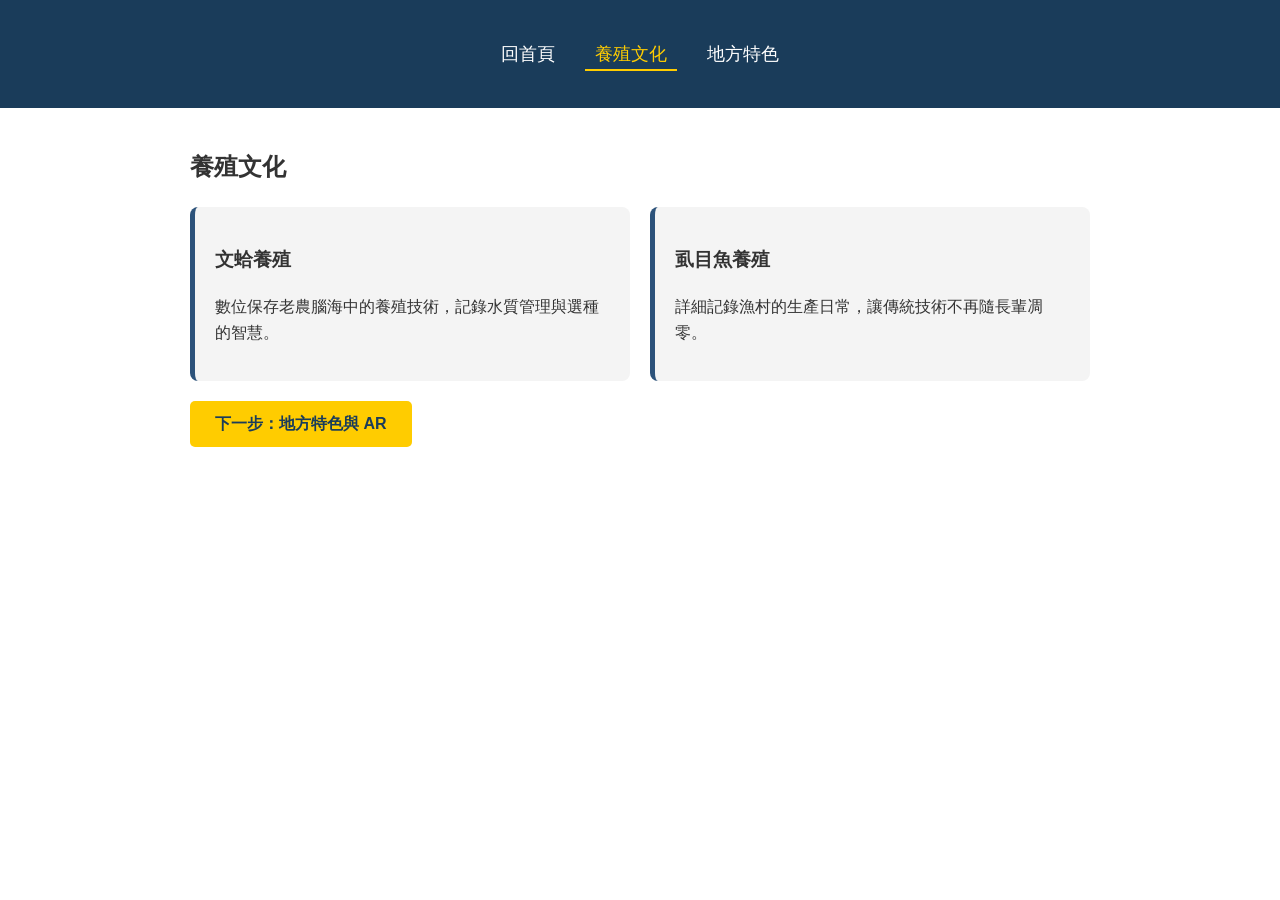
==== culture.html @ af6f8480 "Add files via upload" ====
<!DOCTYPE html>
<html lang="zh-TW">
<head>
    <meta charset="UTF-8">
    <title>養殖文化 - 蛤～你怎麼不知道！</title>
    <link rel="stylesheet" href="style.css">
</head>
<body>
    <header>
        <nav>
            <ul>
                <li><a href="index.html">回首頁</a></li>
                <li><a href="culture.html" class="active">養殖文化</a></li>
                <li><a href="special.html">地方特色</a></li>
            </ul>
        </nav>
    </header>

    <section class="container">
        <h2>養殖文化</h2>
        <div class="grid">
            <div class="card">
                <h3>文蛤養殖</h3>
                <p>數位保存老農腦海中的養殖技術，記錄水質管理與選種的智慧。</p>
            </div>
            <div class="card">
                <h3>虱目魚養殖</h3>
                <p>詳細記錄漁村的生產日常，讓傳統技術不再隨長輩凋零。</p>
            </div>
        </div>
        <a href="special.html" class="btn">下一步：地方特色與 AR</a>
    </section>
</body>
</html>
---- style.css ----
body { font-family: 'Noto Sans TC', sans-serif; line-height: 1.6; color: #333; margin: 0; }
header { background: #1a3c5a; color: white; padding: 1.5rem 0; text-align: center; }
nav ul { list-style: none; padding: 0; display: flex; justify-content: center; gap: 20px; }
nav a { color: white; text-decoration: none; font-size: 1.1rem; padding: 5px 10px; }
nav a.active { border-bottom: 2px solid #ffcc00; color: #ffcc00; }
.container { max-width: 900px; margin: 40px auto; padding: 0 20px; }
.hero { background: #2c527a; color: white; height: 300px; display: flex; align-items: center; justify-content: center; text-align: center; }
.btn { background: #ffcc00; color: #1a3c5a; padding: 10px 25px; text-decoration: none; border-radius: 5px; font-weight: bold; display: inline-block; border: none; cursor: pointer; }
.grid { display: grid; grid-template-columns: 1fr 1fr; gap: 20px; margin: 20px 0; }
.card { background: #f4f4f4; padding: 20px; border-radius: 8px; border-left: 5px solid #2c527a; }
footer { background: #eee; text-align: center; padding: 20px; margin-top: 50px; font-size: 0.9rem; }
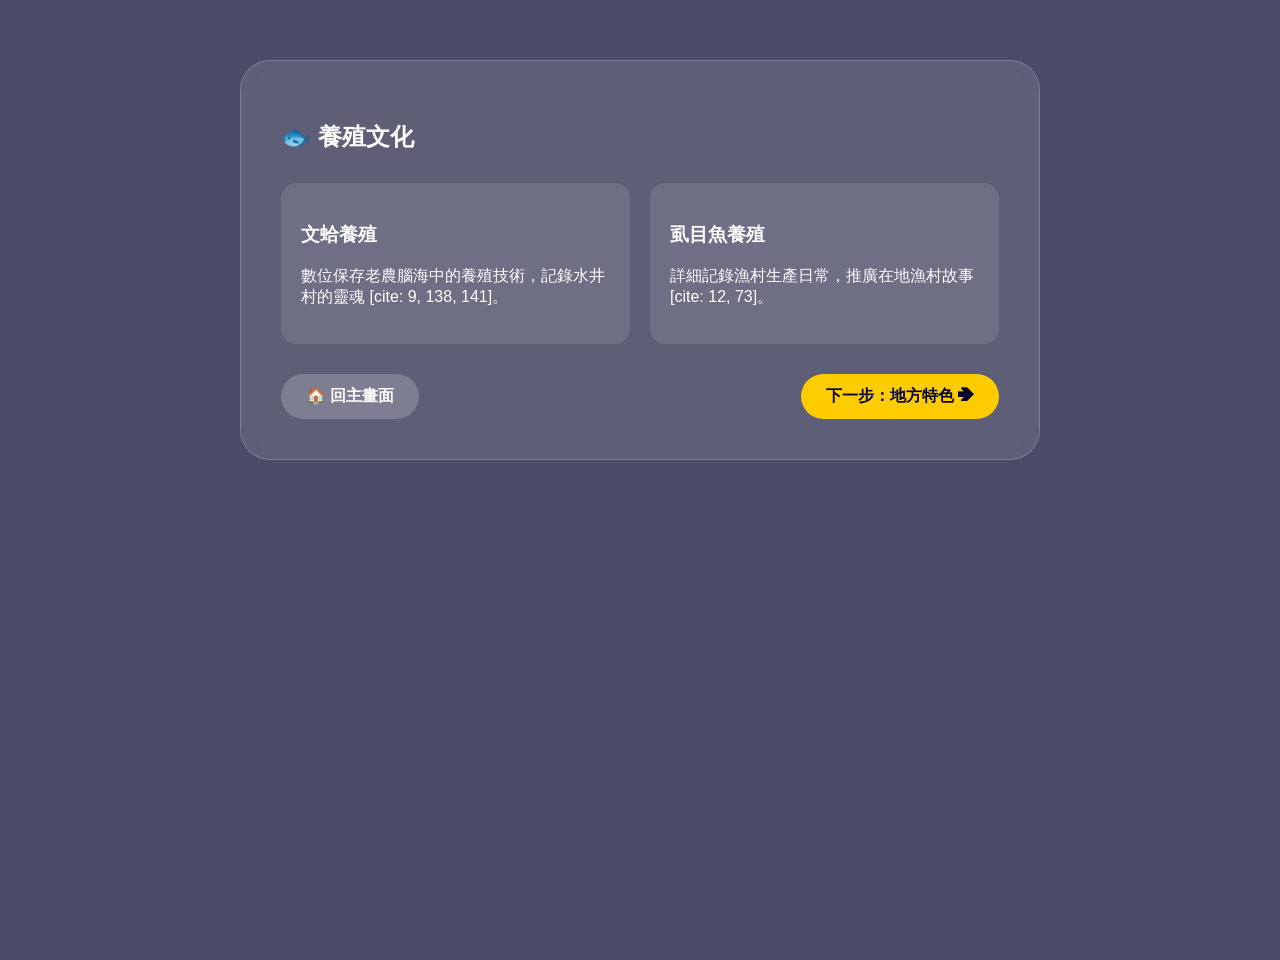
==== commit 7d8d14dc: "Add files via upload" ====
--- a/culture.html
+++ b/culture.html
@@ -2,33 +2,26 @@
 <html lang="zh-TW">
 <head>
     <meta charset="UTF-8">
-    <title>養殖文化 - 蛤～你怎麼不知道！</title>
+    <title>養殖文化 - 水井村教育網站</title>
     <link rel="stylesheet" href="style.css">
 </head>
-<body>
-    <header>
-        <nav>
-            <ul>
-                <li><a href="index.html">回首頁</a></li>
-                <li><a href="culture.html" class="active">養殖文化</a></li>
-                <li><a href="special.html">地方特色</a></li>
-            </ul>
-        </nav>
-    </header>
-
-    <section class="container">
-        <h2>養殖文化</h2>
-        <div class="grid">
-            <div class="card">
+<body class="bg-sub">
+    <div class="glass-card">
+        <h2>🐟 養殖文化</h2>
+        <div class="sub-grid">
+            <div class="sub-card">
                 <h3>文蛤養殖</h3>
-                <p>數位保存老農腦海中的養殖技術，記錄水質管理與選種的智慧。</p>
+                <p>數位保存老農腦海中的養殖技術，記錄水井村的靈魂 [cite: 9, 138, 141]。</p>
             </div>
-            <div class="card">
+            <div class="sub-card">
                 <h3>虱目魚養殖</h3>
-                <p>詳細記錄漁村的生產日常，讓傳統技術不再隨長輩凋零。</p>
+                <p>詳細記錄漁村生產日常，推廣在地漁村故事 [cite: 12, 73]。</p>
             </div>
         </div>
-        <a href="special.html" class="btn">下一步：地方特色與 AR</a>
-    </section>
+        <div class="btn-group">
+            <a href="index.html" class="btn-home">🏠 回主畫面</a>
+            <a href="special.html" class="btn-next">下一步：地方特色 ➔</a>
+        </div>
+    </div>
 </body>
 </html>
--- a/style.css
+++ b/style.css
@@ -1,11 +1,58 @@
-body { font-family: 'Noto Sans TC', sans-serif; line-height: 1.6; color: #333; margin: 0; }
-header { background: #1a3c5a; color: white; padding: 1.5rem 0; text-align: center; }
-nav ul { list-style: none; padding: 0; display: flex; justify-content: center; gap: 20px; }
-nav a { color: white; text-decoration: none; font-size: 1.1rem; padding: 5px 10px; }
-nav a.active { border-bottom: 2px solid #ffcc00; color: #ffcc00; }
-.container { max-width: 900px; margin: 40px auto; padding: 0 20px; }
-.hero { background: #2c527a; color: white; height: 300px; display: flex; align-items: center; justify-content: center; text-align: center; }
-.btn { background: #ffcc00; color: #1a3c5a; padding: 10px 25px; text-decoration: none; border-radius: 5px; font-weight: bold; display: inline-block; border: none; cursor: pointer; }
-.grid { display: grid; grid-template-columns: 1fr 1fr; gap: 20px; margin: 20px 0; }
-.card { background: #f4f4f4; padding: 20px; border-radius: 8px; border-left: 5px solid #2c527a; }
-footer { background: #eee; text-align: center; padding: 20px; margin-top: 50px; font-size: 0.9rem; }+/* 基本設定 */
+* { box-sizing: border-box; font-family: 'Noto Sans TC', sans-serif; }
+body { margin: 0; min-height: 100vh; color: white; overflow-x: hidden; }
+
+/* 背景圖設定 (請確保你有 background.jpg) */
+.bg-home {
+    background: linear-gradient(rgba(0,0,0,0.5), rgba(0,0,0,0.5)), url('https://images.unsplash.com/photo-1500382017468-9049fed747ef?auto=format&fit=crop&q=80') center/cover no-repeat fixed;
+}
+.bg-sub {
+    background: linear-gradient(rgba(0,0,40,0.7), rgba(0,0,40,0.7)), url('https://images.unsplash.com/photo-1500382017468-9049fed747ef?auto=format&fit=crop&q=80') center/cover no-repeat fixed;
+}
+
+/* 毛玻璃效果 */
+.glass-header, .glass-footer {
+    background: rgba(255, 255, 255, 0.1);
+    backdrop-filter: blur(10px);
+    padding: 20px; text-align: center; border-bottom: 1px solid rgba(255,255,255,0.2);
+}
+
+/* App 框設計 */
+.app-container { display: flex; align-items: center; justify-content: center; padding: 40px 20px; }
+.app-grid { display: grid; grid-template-columns: repeat(3, 1fr); gap: 20px; max-width: 600px; width: 100%; }
+
+.app-item {
+    background: rgba(255, 255, 255, 0.15);
+    backdrop-filter: blur(8px);
+    border-radius: 24px; padding: 25px 10px;
+    text-align: center; text-decoration: none; color: white;
+    border: 1px solid rgba(255,255,255,0.3);
+    transition: 0.3s;
+}
+.app-item:hover { transform: translateY(-10px); background: rgba(255, 255, 255, 0.25); }
+.app-icon { font-size: 3rem; margin-bottom: 10px; display: block; }
+
+/* 分頁卡片樣式 */
+.glass-card {
+    background: rgba(255, 255, 255, 0.1);
+    backdrop-filter: blur(15px);
+    max-width: 800px; margin: 60px auto; padding: 40px;
+    border-radius: 30px; border: 1px solid rgba(255,255,255,0.2);
+}
+.sub-grid { display: grid; grid-template-columns: 1fr 1fr; gap: 20px; margin: 30px 0; }
+.sub-card { background: rgba(255,255,255,0.1); padding: 20px; border-radius: 15px; }
+
+/* 按鈕樣式 */
+.btn-group { display: flex; justify-content: space-between; margin-top: 30px; }
+.btn-home, .btn-next, .btn-ar {
+    padding: 12px 25px; border-radius: 50px; text-decoration: none;
+    font-weight: bold; cursor: pointer; border: none;
+}
+.btn-home { background: rgba(255,255,255,0.2); color: white; }
+.btn-next, .btn-ar { background: #ffcc00; color: #002; }
+
+/* 手機版適配 */
+@media (max-width: 500px) {
+    .app-grid { grid-template-columns: repeat(2, 1fr); }
+    .sub-grid { grid-template-columns: 1fr; }
+}
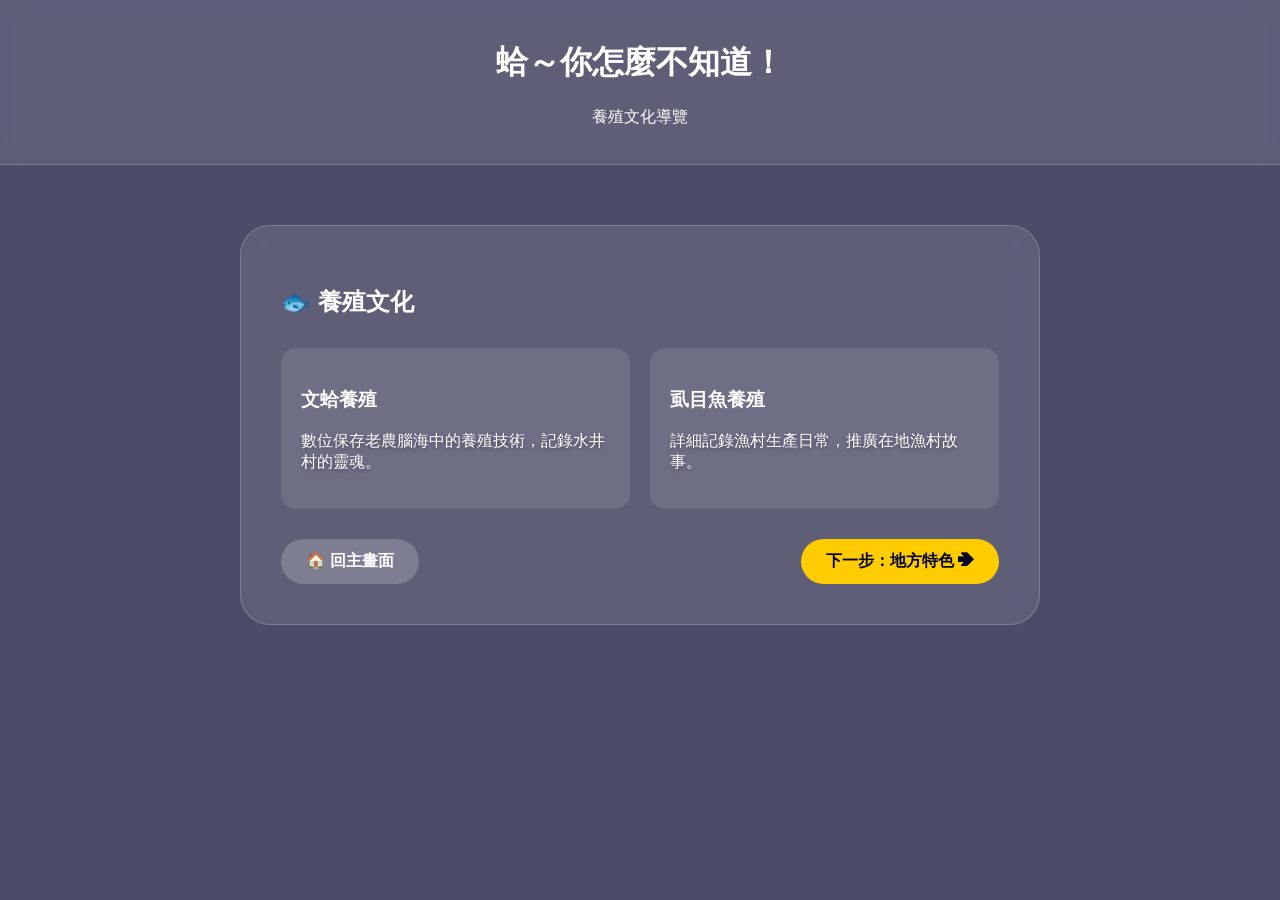
==== commit b99eb92f: "Add files via upload" ====
--- a/culture.html
+++ b/culture.html
@@ -6,16 +6,21 @@
     <link rel="stylesheet" href="style.css">
 </head>
 <body class="bg-sub">
+    <header class="glass-header">
+        <h1>蛤～你怎麼不知道！</h1>
+        <p>養殖文化導覽</p>
+    </header>
+
     <div class="glass-card">
         <h2>🐟 養殖文化</h2>
         <div class="sub-grid">
             <div class="sub-card">
                 <h3>文蛤養殖</h3>
-                <p>數位保存老農腦海中的養殖技術，記錄水井村的靈魂 [cite: 9, 138, 141]。</p>
+                <p>數位保存老農腦海中的養殖技術，記錄水井村的靈魂。</p>
             </div>
             <div class="sub-card">
                 <h3>虱目魚養殖</h3>
-                <p>詳細記錄漁村生產日常，推廣在地漁村故事 [cite: 12, 73]。</p>
+                <p>詳細記錄漁村生產日常，推廣在地漁村故事。</p>
             </div>
         </div>
         <div class="btn-group">
--- a/style.css
+++ b/style.css
@@ -50,9 +50,136 @@
 }
 .btn-home { background: rgba(255,255,255,0.2); color: white; }
 .btn-next, .btn-ar { background: #ffcc00; color: #002; }
+/* 首頁文字介紹區塊 */
+.home-info {
+    margin-top: 40px;
+    padding: 30px;
+    text-align: left;
+}
+.sdgs-icons {
+    margin-top: 20px;
+    display: flex;
+    gap: 15px;
+    font-size: 0.8rem;
+    color: #ffcc00;
+    font-weight: bold;
+}
+
+/* 教育頁面專用 */
+.edu-card {
+    text-align: center;
+    display: flex;
+    flex-direction: column;
+    justify-content: space-between;
+    align-items: center;
+}
+.edu-icon {
+    font-size: 3rem;
+    margin-bottom: 15px;
+}
+.edu-card h3 {
+    margin: 10px 0;
+}
+.edu-card p {
+    font-size: 0.9rem;
+    margin-bottom: 20px;
+}
 
 /* 手機版適配 */
 @media (max-width: 500px) {
     .app-grid { grid-template-columns: repeat(2, 1fr); }
     .sub-grid { grid-template-columns: 1fr; }
+}
+/* 地圖點位樣式 */
+.map-container {
+    background-image: url('https://images.unsplash.com/photo-1524661135-423995f22d0b?auto=format&fit=crop&q=80'); /* 暫用一張地圖感背景 */
+    background-size: cover;
+    background-position: center;
+}
+
+.map-point {
+    position: absolute;
+    font-size: 2rem;
+    cursor: pointer;
+    background: rgba(255, 255, 255, 0.2);
+    border-radius: 50%;
+    width: 50px; height: 50px;
+    display: flex; align-items: center; justify-content: center;
+    backdrop-filter: blur(5px);
+    border: 2px solid #ffcc00;
+    transition: 0.3s;
+    animation: pulse 2s infinite;
+}
+
+.map-point:hover {
+    transform: scale(1.2);
+    background: rgba(255, 255, 255, 0.4);
+}
+
+@keyframes pulse {
+    0% { box-shadow: 0 0 0 0 rgba(255, 204, 0, 0.7); }
+    70% { box-shadow: 0 0 0 15px rgba(255, 204, 0, 0); }
+    100% { box-shadow: 0 0 0 0 rgba(255, 204, 0, 0); }
+}
+
+#point-info {
+    margin-top: 20px;
+    animation: fadeIn 0.5s;
+}
+
+@keyframes fadeIn {
+    from { opacity: 0; transform: translateY(10px); }
+    to { opacity: 1; transform: translateY(0); }
+}
+/* 地圖容器寬度自動適應 */
+.map-wrapper iframe {
+    display: block;
+    width: 100%;
+}
+
+/* 針對行動裝置微調 */
+@media (max-width: 600px) {
+    .glass-card {
+        margin: 20px 10px;
+        padding: 20px;
+    }
+}
+/* 修正輸入框樣式，使其更像 App 介面 */
+.app-input {
+    width: 100%;
+    height: 120px;
+    background: rgba(255, 255, 255, 0.1);
+    border: 1px solid rgba(255, 255, 255, 0.3);
+    border-radius: 15px;
+    padding: 15px;
+    color: white; /* 確保輸入時是白字 */
+    font-size: 1rem;
+    outline: none;
+    transition: 0.3s;
+}
+
+.app-input:focus {
+    background: rgba(255, 255, 255, 0.2);
+    border-color: #ffcc00;
+}
+
+/* 留言牆清單樣式 */
+.comment-wall {
+    padding: 0;
+    margin: 10px 0;
+    max-height: 300px;
+    overflow-y: auto;
+}
+
+.comment-wall li {
+    background: rgba(255, 255, 255, 0.05);
+    margin-bottom: 10px;
+    padding: 15px;
+    border-radius: 12px;
+    border-left: 4px solid #ffcc00;
+}
+
+/* 修正文字陰影，增加可讀性 */
+.glass-card p {
+    text-shadow: 0 2px 4px rgba(0,0,0,0.3);
 }
